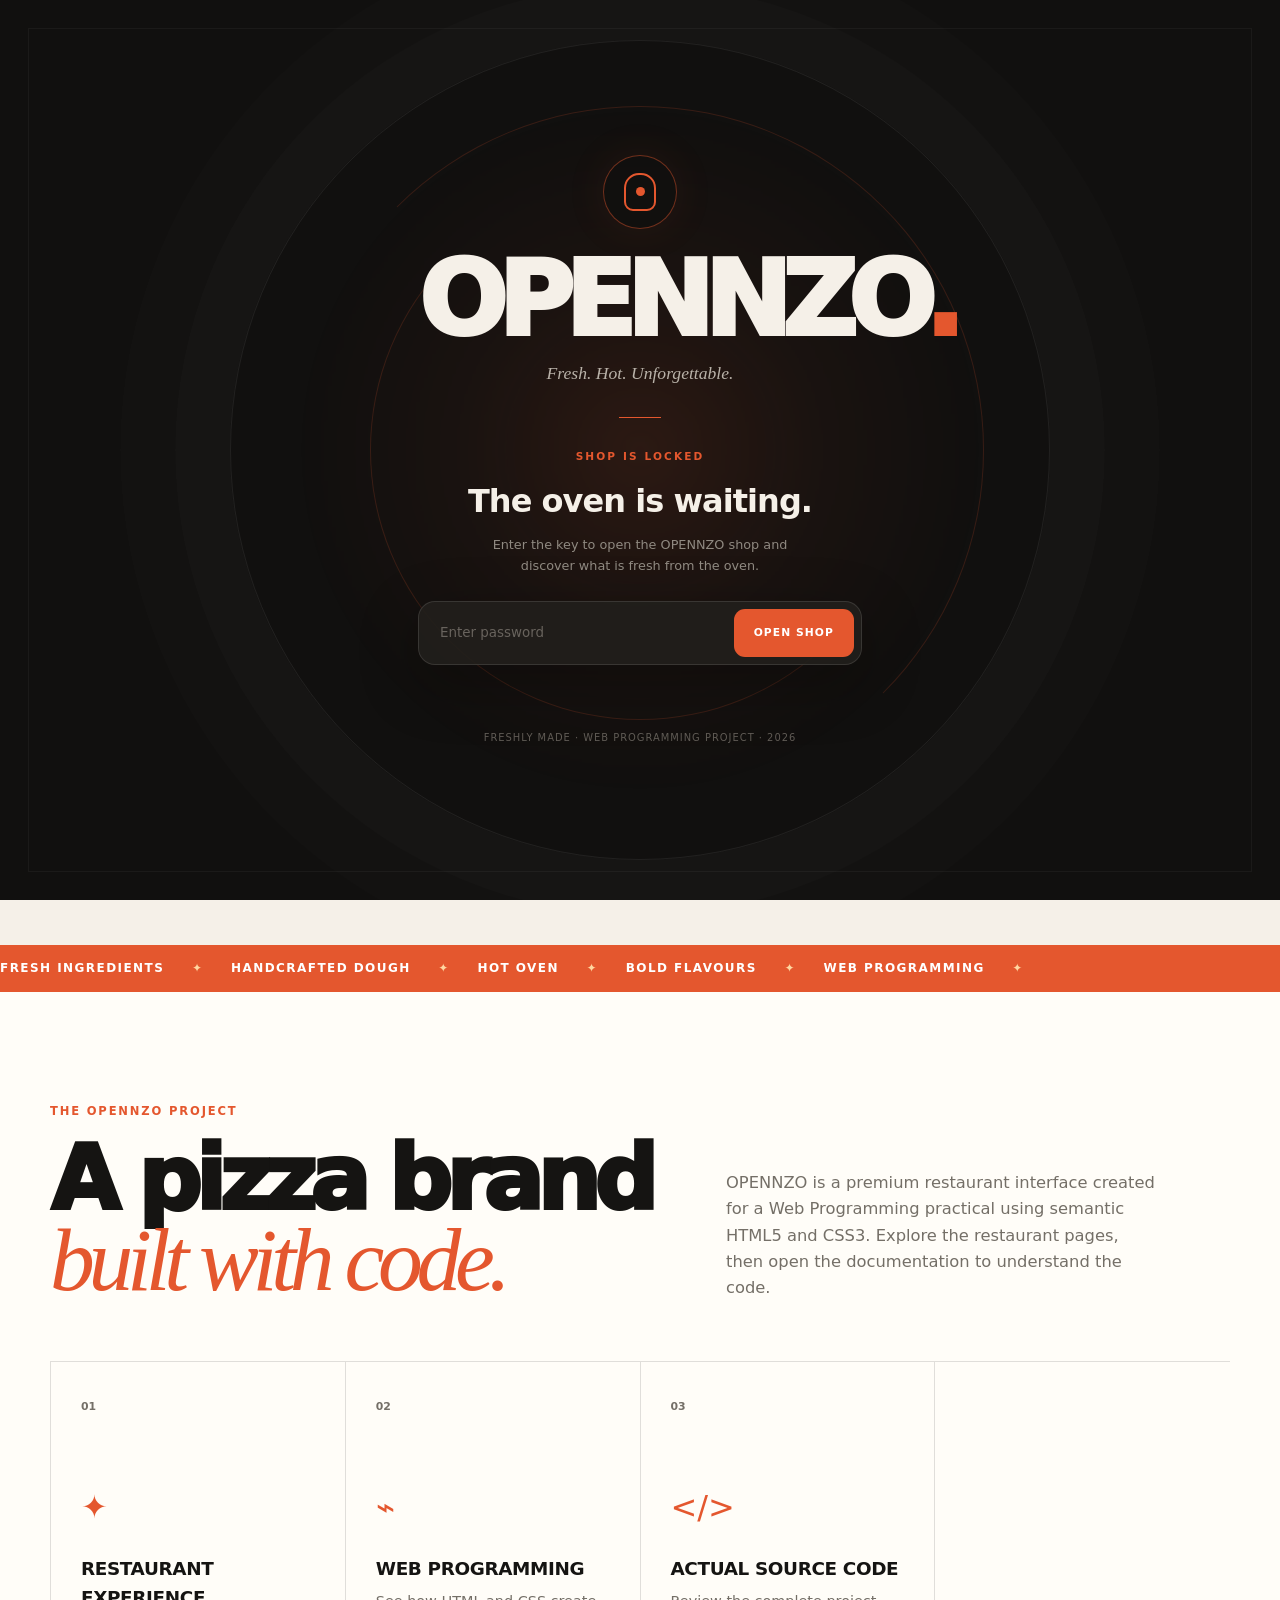
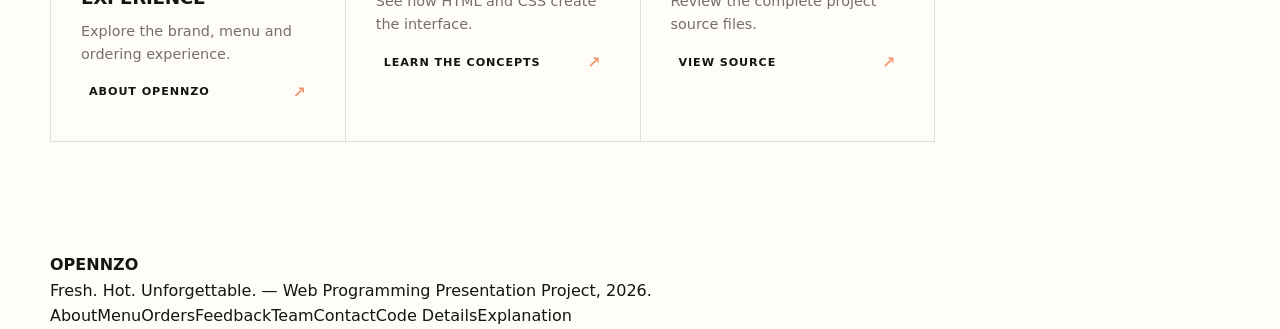
==== index.html @ a4726c02 "Upgrade OPENNZO locked-shop entrance overlay with premium cinematic oven-inspired UI" ====
<!DOCTYPE html>
<html lang="en">
<head>
<meta charset="UTF-8"><meta name="viewport" content="width=device-width, initial-scale=1.0">
<meta name="description" content="OPENNZO — Fresh. Hot. Unforgettable. A premium HTML5 and CSS3 pizza restaurant presentation project.">
<title>OPENNZO — Fresh. Hot. Unforgettable.</title><link rel="stylesheet" href="style.css">
<style>
#opennzo-lock{position:fixed;inset:0;z-index:9999;display:grid;place-items:center;background:#11100f;color:#f5f0e8;overflow:hidden;isolation:isolate;transition:opacity 1s cubic-bezier(.76,0,.24,1),visibility 1s}.lock-glow{position:absolute;width:min(58vw,720px);height:min(58vw,720px);border-radius:50%;background:radial-gradient(circle,rgba(228,87,46,.13) 0,rgba(228,87,46,.045) 35%,transparent 68%);filter:blur(2px);animation:lockBreath 4s ease-in-out infinite;pointer-events:none}.lock-ring{position:absolute;width:min(72vw,820px);aspect-ratio:1;border:1px solid rgba(255,255,255,.07);border-radius:50%;box-shadow:0 0 0 55px rgba(255,255,255,.012),0 0 0 110px rgba(255,255,255,.008);animation:slowSpin 22s linear infinite}.lock-ring:before,.lock-ring:after{content:"";position:absolute;border-radius:50%;border:1px solid rgba(228,87,46,.18)}.lock-ring:before{inset:8%;border-left-color:transparent;border-bottom-color:transparent}.lock-ring:after{inset:17%;border-right-color:transparent;border-top-color:transparent}.lock-corner{position:absolute;inset:28px;border:1px solid rgba(255,255,255,.045);pointer-events:none}.lock-panel{position:relative;z-index:3;width:min(500px,calc(100% - 36px));text-align:center;padding:48px 28px}.lock-mark{width:74px;height:74px;margin:0 auto 28px;border:1px solid rgba(228,87,46,.45);border-radius:50%;display:grid;place-items:center;position:relative;background:rgba(17,16,15,.7);box-shadow:0 0 45px rgba(228,87,46,.08)}.lock-mark:before{content:"";width:28px;height:34px;border:2px solid #e4572e;border-radius:15px 15px 9px 9px}.lock-mark:after{content:"";position:absolute;width:9px;height:9px;border-radius:50%;background:#e4572e}.lock-brand{font-size:clamp(3.3rem,11vw,6.5rem);font-weight:950;letter-spacing:-.09em;line-height:.84}.lock-brand span{color:#e4572e}.lock-tagline{margin-top:15px;color:#b9b2a9;font-family:Georgia,serif;font-size:1.1rem;font-style:italic}.lock-line{width:42px;height:1px;background:#e4572e;margin:30px auto}.lock-status{font-size:.66rem;font-weight:900;letter-spacing:.2em;text-transform:uppercase;color:#e4572e}.lock-title{font-size:clamp(1.5rem,4vw,2rem);margin:11px 0 8px;letter-spacing:-.03em}.lock-subtitle{margin:0 auto 25px;color:#8f8981;font-size:.8rem;max-width:330px;line-height:1.6}.lock-form{display:flex;gap:8px;padding:7px;background:rgba(34,32,28,.9);border:1px solid rgba(255,255,255,.11);border-radius:17px;box-shadow:0 18px 60px rgba(0,0,0,.3)}.lock-form:focus-within{border-color:rgba(228,87,46,.6);box-shadow:0 18px 60px rgba(0,0,0,.35),0 0 0 4px rgba(228,87,46,.06)}.lock-form input{min-width:0;flex:1;border:0;outline:0;background:transparent;color:#fff;padding:13px 14px;font:inherit;font-size:.84rem}.lock-form input::placeholder{color:#68635d}.lock-form button{border:0;border-radius:11px;background:#e4572e;color:#fff;padding:13px 20px;font-size:.67rem;font-weight:900;letter-spacing:.1em;text-transform:uppercase;cursor:pointer;transition:transform .2s ease,background .2s ease,box-shadow .2s ease}.lock-form button:hover{transform:translateY(-2px);background:#f06a42;box-shadow:0 9px 25px rgba(228,87,46,.2)}.lock-form button:focus-visible{outline:2px solid #f5f0e8;outline-offset:3px}.lock-message{min-height:25px;margin:13px 0 0;color:#a9a39b;font-size:.73rem;transition:opacity .25s}.lock-message.bad{color:#e7b44a}.lock-message.good{color:#e4572e}.lock-footer{margin-top:27px;color:#605b55;font-size:.62rem;letter-spacing:.1em;text-transform:uppercase}.lock-shake .lock-panel{animation:lockShake .42s ease}.shop-opening .lock-panel{animation:shopWelcome .8s cubic-bezier(.76,0,.24,1) forwards}.shop-opening .lock-ring{animation:ovenOpen 1.15s cubic-bezier(.76,0,.24,1) forwards}.shop-opened{opacity:0;visibility:hidden}.shop-opened .lock-glow{animation:glowExit .9s ease forwards}.shop-opened .lock-ring{animation:ringOut .95s ease forwards}@keyframes lockBreath{50%{transform:scale(1.08);opacity:.75}}@keyframes slowSpin{to{transform:rotate(360deg)}}@keyframes ovenOpen{to{transform:scale(2.1);opacity:0}}@keyframes ringOut{to{transform:scale(2.5);opacity:0}}@keyframes glowExit{to{transform:scale(1.7);opacity:0}}@keyframes shopWelcome{0%{transform:scale(1);opacity:1}55%{transform:scale(1.015);opacity:1}100%{transform:scale(1.045);opacity:0}}@keyframes lockShake{0%,100%{transform:translateX(0)}20%{transform:translateX(-9px)}40%{transform:translateX(8px)}60%{transform:translateX(-6px)}80%{transform:translateX(4px)}}
@media(max-width:560px){.lock-corner{inset:16px}.lock-panel{padding:34px 18px}.lock-mark{width:62px;height:62px;margin-bottom:23px}.lock-form{flex-direction:column;border-radius:15px;padding:8px}.lock-form button{width:100%}.lock-title{margin-top:10px}.lock-ring{width:105vw}}
@media(prefers-reduced-motion:reduce){#opennzo-lock *{animation:none!important;transition:none!important}}
</style>
</head>
<body>
<div id="opennzo-lock" aria-label="OPENNZO shop lock screen"><div class="lock-glow"></div><div class="lock-ring"></div><div class="lock-corner"></div><div class="lock-panel"><div class="lock-mark" aria-hidden="true"></div><div class="lock-brand">OPENNZO<span>.</span></div><div class="lock-tagline">Fresh. Hot. Unforgettable.</div><div class="lock-line"></div><div class="lock-status">Shop is locked</div><h1 class="lock-title">The oven is waiting.</h1><p class="lock-subtitle">Enter the key to open the OPENNZO shop and discover what is fresh from the oven.</p><form class="lock-form" id="opennzo-lock-form"><input id="opennzo-password" type="password" autocomplete="off" placeholder="Enter password" aria-label="OPENNZO password" required><button id="opennzo-open-button" type="submit">Open Shop</button></form><p class="lock-message" id="opennzo-lock-message" aria-live="polite"></p><div class="lock-footer">Freshly made · Web Programming Project · 2026</div></div></div>
<header class="site-header" id="home"><nav class="nav container" aria-label="Primary navigation">
<a class="brand" href="index.html">OPENNZO<span class="brand-dot">.</span></a>
<input class="nav-toggle" type="checkbox" id="nav-toggle" aria-label="Toggle navigation"><label class="nav-toggle-label" for="nav-toggle"><span></span><span></span><span></span></label>
<div class="nav-links"><a href="index.html">Home</a><a href="about.html">About</a><a href="menu.html">Menu</a><a href="orders.html">Pizza Orders</a><a href="feedback.html">Feedback</a><a href="team.html">Our Team</a><a href="contact.html">Contact</a><a href="code-details.html">Code Details</a><a href="explanation.html">Explanation</a></div>
</nav></header>
<main>
<section class="hero section-pad"><div class="container hero-grid"><div class="hero-copy"><p class="eyebrow">WEB PROGRAMMING • PRESENTATION EDITION</p><h1>Fresh.<br><em>Hot.</em><br>Unforgettable.</h1><p class="hero-text">Handcrafted pizzas, fresh ingredients and bold flavours — straight from the oven to your table.</p><div class="hero-actions"><a class="btn btn-primary" href="orders.html">Order your pizza <span>↗</span></a><a class="btn btn-secondary" href="menu.html">Explore menu</a></div><div class="hero-note"><span class="pulse-dot"></span><span>HTML5 + CSS3 • Student practical project</span></div></div><div class="hero-visual"><div class="hero-card-back"></div><figure class="hero-pizza"><img src="https://images.unsplash.com/photo-1574071318508-1cdbab80d002?auto=format&fit=crop&w=1100&q=88" alt="Fresh handcrafted pizza with basil and melted cheese"><figcaption><strong>OPENNZO SPECIAL</strong><span>Fresh from the oven</span></figcaption></figure><div class="floating-badge"><strong>01</strong><span>Fresh<br>every time</span></div></div></div></section>
<section class="marquee" aria-label="OPENNZO highlights"><div>FRESH INGREDIENTS <span>✦</span> HANDCRAFTED DOUGH <span>✦</span> HOT OVEN <span>✦</span> BOLD FLAVOURS <span>✦</span> WEB PROGRAMMING <span>✦</span></div></section>
<section class="section-pad"><div class="container"><div class="section-heading split"><div><p class="eyebrow">THE OPENNZO PROJECT</p><h2>A pizza brand<br><em>built with code.</em></h2></div><p>OPENNZO is a premium restaurant interface created for a Web Programming practical using semantic HTML5 and CSS3. Explore the restaurant pages, then open the documentation to understand the code.</p></div><div class="feature-grid"><article class="feature-card"><span class="feature-number">01</span><div class="feature-icon">✦</div><h3>Restaurant Experience</h3><p>Explore the brand, menu and ordering experience.</p><a class="card-link" href="about.html">About OPENNZO <span>↗</span></a></article><article class="feature-card"><span class="feature-number">02</span><div class="feature-icon">⌁</div><h3>Web Programming</h3><p>See how HTML and CSS create the interface.</p><a class="card-link" href="explanation.html">Learn the concepts <span>↗</span></a></article><article class="feature-card"><span class="feature-number">03</span><div class="feature-icon">&lt;/&gt;</div><h3>Actual Source Code</h3><p>Review the complete project source files.</p><a class="card-link" href="code-details.html">View source <span>↗</span></a></article></div></div></section>
</main><footer class="site-footer"><div class="container"><strong>OPENNZO</strong><p>Fresh. Hot. Unforgettable. — Web Programming Presentation Project, 2026.</p><nav aria-label="Footer navigation"><a href="about.html">About</a><a href="menu.html">Menu</a><a href="orders.html">Orders</a><a href="feedback.html">Feedback</a><a href="team.html">Team</a><a href="contact.html">Contact</a><a href="code-details.html">Code Details</a><a href="explanation.html">Explanation</a></nav></div></footer>
<script src="access.js"></script>
</body></html>
---- style.css ----
:root{--ink:#151412;--charcoal:#201e1a;--cream:#f5f0e8;--paper:#fffdf8;--accent:#e4572e;--gold:#e7b44a;--muted:#746f67;--line:rgba(21,20,18,.13);--white:#fff;--radius:24px;--shadow:0 22px 60px rgba(21,20,18,.12);--max:1180px}*{box-sizing:border-box;margin:0;padding:0}html{scroll-behavior:smooth}body{font-family:Inter,ui-sans-serif,system-ui,-apple-system,BlinkMacSystemFont,"Segoe UI",sans-serif;background:var(--paper);color:var(--ink);line-height:1.6;overflow-x:hidden}a{color:inherit;text-decoration:none}img{display:block;width:100%;height:100%;object-fit:cover}button,input,select,textarea{font:inherit}.container{width:min(calc(100% - 40px),var(--max));margin-inline:auto}.section-pad{padding:110px 0}.eyebrow{font-size:.72rem;letter-spacing:.16em;font-weight:800;text-transform:uppercase;color:var(--accent);margin-bottom:18px}.site-header{position:sticky;top:0;z-index:50;background:rgba(255,253,248,.92);backdrop-filter:blur(16px);border-bottom:1px solid var(--line)}.nav{min-height:76px;display:flex;align-items:center;justify-content:space-between;gap:25px}.brand{font-size:1.45rem;font-weight:950;letter-spacing:-.07em}.brand span:first-child{font-weight:500}.brand-dot{color:var(--accent)}.nav-links{display:flex;align-items:center;gap:22px;font-size:.76rem;font-weight:750;text-transform:uppercase;letter-spacing:.06em}.nav-links a{position:relative;padding:8px 0}.nav-links a:after{content:"";position:absolute;left:0;right:100%;bottom:2px;height:2px;background:var(--accent);transition:right .25s ease}.nav-links a:hover:after,.nav-links a:focus-visible:after{right:0}.nav-toggle,.nav-toggle-label{display:none}.hero{position:relative;min-height:calc(100vh - 76px);display:grid;align-items:center;background:var(--cream);overflow:hidden}.hero:before{content:"";position:absolute;width:620px;height:620px;border-radius:50%;right:-220px;top:-200px;border:1px solid rgba(228,87,46,.18)}.hero:after{content:"";position:absolute;width:390px;height:390px;border-radius:50%;right:-90px;top:-80px;border:1px solid rgba(228,87,46,.14)}.hero-grid{display:grid;grid-template-columns:1fr 1fr;align-items:center;gap:70px;position:relative;z-index:2}.hero-copy{max-width:650px}.hero h1{font-size:clamp(4.5rem,9vw,8.6rem);line-height:.83;letter-spacing:-.085em;font-weight:950}.hero h1 em,.section-heading h2 em,.order-intro h2 em,.feedback h2 em,.contact h2 em,.docs-header h2 em,.explanation h2 em{font-family:Georgia,serif;font-weight:400;color:var(--accent);letter-spacing:-.07em}.hero-text{max-width:520px;margin:28px 0 32px;color:#555049;font-size:1.05rem}.hero-actions{display:flex;flex-wrap:wrap;gap:12px}.btn{display:inline-flex;align-items:center;justify-content:center;gap:16px;border:1px solid transparent;padding:14px 20px;border-radius:999px;text-transform:uppercase;font-size:.72rem;letter-spacing:.08em;font-weight:850;cursor:pointer;transition:transform .25s ease,box-shadow .25s ease,background .25s ease}.btn span{font-size:1rem}.btn-primary{background:var(--accent);color:#fff;box-shadow:0 12px 28px rgba(228,87,46,.22)}.btn-primary:hover{transform:translateY(-3px);box-shadow:0 18px 35px rgba(228,87,46,.3)}.btn-secondary{border-color:var(--line);background:transparent}.btn-secondary:hover{background:var(--white);transform:translateY(-3px)}.btn-dark{background:var(--ink);color:#fff}.btn-dark:hover{transform:translateY(-3px)}.full{width:100%}.hero-note{display:flex;align-items:center;gap:10px;margin-top:28px;font-size:.76rem;color:#68625a}.pulse-dot{width:8px;height:8px;background:var(--accent);border-radius:50%;box-shadow:0 0 0 7px rgba(228,87,46,.12);animation:pulse 2s infinite}.hero-visual{height:min(650px,72vh);position:relative}.hero-pizza{position:absolute;inset:7% 5% 4% 8%;border-radius:50%;overflow:hidden;box-shadow:var(--shadow);transform:rotate(4deg);animation:float 5s ease-in-out infinite}.hero-pizza:after{content:"";position:absolute;inset:0;background:linear-gradient(135deg,rgba(21,20,18,.05),rgba(21,20,18,.35))}.hero-pizza figcaption{position:absolute;z-index:2;left:9%;bottom:9%;color:#fff;display:flex;flex-direction:column}.hero-pizza figcaption strong{font-size:.7rem;letter-spacing:.16em}.hero-pizza figcaption span{font-family:Georgia,serif;font-size:1.5rem}.hero-card-back{position:absolute;inset:2% 2% 8% 12%;border:1px solid rgba(21,20,18,.14);border-radius:50%;transform:rotate(-7deg)}.floating-badge{position:absolute;right:0;bottom:12%;z-index:4;width:116px;height:116px;background:var(--ink);color:#fff;border-radius:50%;display:flex;align-items:center;justify-content:center;gap:6px;transform:rotate(7deg);box-shadow:var(--shadow)}.floating-badge strong{font-size:1.5rem;color:var(--accent)}.floating-badge span{font-size:.64rem;line-height:1.15;text-transform:uppercase;letter-spacing:.08em}.marquee{background:var(--accent);color:#fff;overflow:hidden;white-space:nowrap;padding:14px 0;font-size:.75rem;font-weight:900;letter-spacing:.12em}.marquee div{width:max-content;animation:marquee 24s linear infinite}.marquee span{margin:0 22px;color:#ffd7a1}.about{background:var(--paper)}.section-heading h2{font-size:clamp(3.2rem,7vw,6.2rem);line-height:.9;letter-spacing:-.075em;font-weight:950}.section-heading.split{display:grid;grid-template-columns:1.1fr .9fr;gap:60px;align-items:end;margin-bottom:60px}.section-heading.split>p{color:var(--muted);font-size:1.02rem;max-width:430px}.section-heading.center{text-align:center;max-width:650px;margin:0 auto 55px}.section-heading.center>p:last-child{margin-top:20px;color:var(--muted)}.feature-grid{display:grid;grid-template-columns:repeat(4,1fr);border-top:1px solid var(--line);border-left:1px solid var(--line)}.feature-card{position:relative;min-height:300px;padding:30px;border-right:1px solid var(--line);border-bottom:1px solid var(--line);transition:background .3s ease,transform .3s ease}.feature-card:hover{background:var(--cream);transform:translateY(-6px)}.feature-number{font-size:.68rem;color:var(--muted);font-weight:800}.feature-icon{font-size:2rem;color:var(--accent);margin:65px 0 20px}.feature-card h3{font-size:1.15rem;text-transform:uppercase;letter-spacing:-.02em}.feature-card p{color:var(--muted);font-size:.9rem;margin-top:7px}.menu{background:var(--charcoal);color:#fff}.menu .eyebrow{color:#f29a78}.menu .section-heading.center>p:last-child{color:#a9a39b}.menu-grid{display:grid;grid-template-columns:repeat(3,1fr);gap:18px}.pizza-card{background:#292722;border:1px solid rgba(255,255,255,.1);padding:10px;border-radius:22px;transition:transform .3s ease,box-shadow .3s ease,border-color .3s ease}.pizza-card:hover{transform:translateY(-8px);box-shadow:0 24px 50px rgba(0,0,0,.28);border-color:rgba(228,87,46,.55)}.pizza-image{height:270px;position:relative;border-radius:16px;overflow:hidden}.pizza-image img{transition:transform .6s cubic-bezier(.2,.7,.2,1)}.pizza-card:hover .pizza-image img{transform:scale(1.07)}.pizza-image:after{content:"";position:absolute;inset:0;background:linear-gradient(180deg,transparent 55%,rgba(0,0,0,.5))}.pizza-image span{position:absolute;z-index:2;top:12px;left:12px;background:#fff;color:var(--ink);padding:6px 9px;border-radius:999px;font-size:.6rem;font-weight:900;letter-spacing:.1em}.pizza-info{display:flex;justify-content:space-between;gap:14px;padding:18px 8px 13px}.pizza-info h3{font-size:1.1rem}.pizza-info p{color:#a9a39b;font-size:.8rem;line-height:1.45;margin-top:4px}.pizza-info>strong{color:#f2c078;white-space:nowrap}.card-link{display:flex;justify-content:space-between;align-items:center;border-top:1px solid rgba(255,255,255,.1);padding:13px 8px 6px;font-size:.7rem;text-transform:uppercase;letter-spacing:.08em;font-weight:850}.card-link span{color:#f29a78;font-size:1rem}.order{background:var(--cream)}.order-grid{display:grid;grid-template-columns:.8fr 1.2fr;gap:70px;align-items:start}.order-intro{position:sticky;top:110px}.order-intro h2,.feedback h2,.contact h2,.docs-header h2{font-size:clamp(3.2rem,6vw,6rem);line-height:.9;letter-spacing:-.075em;font-weight:950}.order-intro>p:not(.eyebrow){color:var(--muted);max-width:420px;margin-top:24px}.order-tip{display:flex;gap:15px;margin-top:42px;padding:18px;border:1px solid var(--line);border-radius:16px;background:rgba(255,255,255,.45)}.order-tip>span{color:var(--accent)}.order-tip p{font-size:.78rem;color:var(--muted);line-height:1.45}.form-card{background:#fff;border:1px solid var(--line);border-radius:26px;padding:30px;box-shadow:var(--shadow)}.form-title{display:flex;justify-content:space-between;gap:20px;border-bottom:1px solid var(--line);padding-bottom:22px;margin-bottom:25px}.form-title span{font-size:.62rem;letter-spacing:.13em;font-weight:850;color:var(--accent)}.form-title strong{font-family:Georgia,serif;font-weight:400}.form-row{display:grid;grid-template-columns:1fr 1fr;gap:16px}.field{display:flex;flex-direction:column;gap:7px;margin-bottom:17px}.field label,fieldset legend{font-size:.68rem;text-transform:uppercase;letter-spacing:.09em;font-weight:800}.field input,.field select,.field textarea{width:100%;border:1px solid var(--line);border-radius:12px;background:var(--paper);padding:12px 13px;outline:none;color:var(--ink);transition:border-color .2s,box-shadow .2s}.field textarea{resize:vertical}.field input:focus,.field select:focus,.field textarea:focus{border-color:var(--accent);box-shadow:0 0 0 4px rgba(228,87,46,.1)}fieldset{border:0;margin:2px 0 17px}fieldset legend{margin-bottom:9px}.options{display:flex;flex-wrap:wrap;gap:10px}.options label{display:flex;align-items:center;gap:8px;border:1px solid var(--line);border-radius:999px;padding:9px 12px;font-size:.75rem;cursor:pointer}.options input{accent-color:var(--accent)}.checks label{border-radius:10px}.feedback{background:var(--accent);color:#fff}.feedback .eyebrow{color:#ffd0bc}.feedback-grid{display:grid;grid-template-columns:.8fr 1.2fr;gap:80px;align-items:start}.feedback-grid>div>p:last-child{color:#ffe7dd;margin-top:24px}.light-form{color:var(--ink)}.team{background:var(--paper)}.team-grid{display:grid;grid-template-columns:repeat(6,1fr);gap:15px}.team-card{grid-column:span 2;min-height:220px;border:1px solid var(--line);padding:24px;border-radius:20px;display:flex;flex-direction:column;justify-content:flex-end;transition:transform .3s ease,background .3s ease}.team-card:nth-child(4){grid-column:2 / span 2}.team-card:hover{transform:translateY(-6px);background:var(--cream)}.team-card>span{position:absolute}.team-card>span{align-self:flex-start;color:var(--accent);font-size:.7rem;font-weight:900}.team-card h3{font-size:1.2rem;margin-top:50px}.team-card p{font-size:.72rem;color:var(--muted);text-transform:uppercase;letter-spacing:.08em}.team-card a{font-size:.72rem;color:var(--muted);word-break:break-word;margin-top:12px}.team-card a:hover{color:var(--accent)}.contact{background:var(--ink);color:#fff}.contact .eyebrow{color:#f29a78}.contact-grid{display:grid;grid-template-columns:1fr 1fr;gap:80px}.contact-lead{font-family:Georgia,serif;font-size:1.6rem;color:#b9b2a9;margin-top:25px}.contact-details{border-top:1px solid rgba(255,255,255,.15)}.contact-details>div{padding:22px 0;border-bottom:1px solid rgba(255,255,255,.15)}.contact-details span{font-size:.62rem;letter-spacing:.13em;color:#f29a78;font-weight:850}.contact-details a,.contact-details p{display:block;margin-top:5px;color:#f5f0e8}.docs{background:#171614;color:#f5f0e8}.docs-header{max-width:650px;margin-bottom:55px}.docs-header>p:last-child{color:#9d978e;max-width:540px;margin-top:22px}.code-grid{display:grid;grid-template-columns:1fr 1fr;gap:18px}.code-panel{background:#211f1b;border:1px solid rgba(255,255,255,.09);border-radius:20px;overflow:hidden}.code-head{display:flex;justify-content:space-between;padding:14px 18px;border-bottom:1px solid rgba(255,255,255,.08);font-size:.7rem;letter-spacing:.1em}.code-head span{color:#f29a78;font-weight:900}.code-head strong{color:#858078;font-weight:600}pre{overflow:auto;padding:22px;font-size:.72rem;line-height:1.7;color:#d7d0c7;tab-size:2}.explanation{background:var(--cream)}.lesson-grid{display:grid;grid-template-columns:repeat(3,1fr);gap:1px;background:var(--line);border:1px solid var(--line)}.lesson-grid article{background:var(--paper);padding:28px;min-height:210px}.lesson-grid span{font-size:.68rem;color:var(--accent);font-weight:900}.lesson-grid h3{margin-top:40px;font-size:1rem;text-transform:uppercase}.lesson-grid p{color:var(--muted);font-size:.82rem;margin-top:7px}.concepts{margin-top:55px;background:var(--charcoal);color:#fff;border-radius:24px;padding:32px}.concepts h3{font-size:1.1rem;margin-bottom:22px}.concept-list{display:grid;grid-template-columns:repeat(4,1fr);gap:12px}.concept-list>div{background:rgba(255,255,255,.05);padding:16px;border-radius:12px}.concept-list code{color:#f29a78;font-weight:850;font-size:.78rem}.concept-list p{font-size:.72rem;color:#aaa39a;margin-top:7px;line-height:1.45}.css-title{margin-top:40px!important}.project-card-section{background:var(--paper);padding-top:0}.project-card{background:var(--accent);color:#fff;border-radius:26px;padding:38px;display:grid;grid-template-columns:1fr .6fr;gap:50px}.project-card .eyebrow{color:#ffd0bc}.project-card h2{font-size:2.5rem;letter-spacing:-.05em}.project-card p{color:#ffe7dd;font-size:.85rem;margin-top:12px}.project-team{border-left:1px solid rgba(255,255,255,.3);padding-left:35px}.project-team span{font-size:.65rem;letter-spacing:.14em;font-weight:900}.project-team p{line-height:1.8}.footer{background:#0e0d0c;color:#aaa39a;padding:28px 0}.footer-grid{display:grid;grid-template-columns:1fr 1fr 1fr;align-items:center;gap:20px}.footer-brand{color:#fff}.footer-grid>p{text-align:center;font-size:.7rem}.footer-grid>p:last-child{text-align:right}@keyframes float{0%,100%{transform:rotate(4deg) translateY(0)}50%{transform:rotate(2deg) translateY(-12px)}}@keyframes pulse{0%,100%{box-shadow:0 0 0 5px rgba(228,87,46,.1)}50%{box-shadow:0 0 0 10px rgba(228,87,46,.02)}}@keyframes marquee{to{transform:translateX(-50%)}}@media(max-width:1000px){.nav-links{gap:13px;font-size:.66rem}.hero-grid{gap:30px}.feature-grid{grid-template-columns:repeat(2,1fr)}.menu-grid{grid-template-columns:repeat(2,1fr)}.team-grid{grid-template-columns:repeat(4,1fr)}.team-card{grid-column:span 2}.team-card:nth-child(4){grid-column:span 2}.concept-list{grid-template-columns:repeat(2,1fr)}}@media(max-width:760px){.container{width:min(calc(100% - 28px),var(--max))}.section-pad{padding:75px 0}.nav{min-height:68px}.nav-toggle{display:block;position:absolute;opacity:0;pointer-events:none}.nav-toggle-label{display:flex;width:42px;height:42px;border:1px solid var(--line);border-radius:50%;align-items:center;justify-content:center;flex-direction:column;gap:4px;cursor:pointer}.nav-toggle-label span{display:block;width:16px;height:1.5px;background:var(--ink);transition:transform .25s}.nav-links{position:absolute;left:14px;right:14px;top:76px;background:var(--paper);border:1px solid var(--line);border-radius:18px;padding:12px;display:none;flex-direction:column;align-items:stretch;box-shadow:var(--shadow)}.nav-links a{padding:12px 14px}.nav-toggle:checked~.nav-links{display:flex}.nav-toggle:checked+.nav-toggle-label span:first-child{transform:translateY(5.5px) rotate(45deg)}.nav-toggle:checked+.nav-toggle-label span:nth-child(2){opacity:0}.nav-toggle:checked+.nav-toggle-label span:last-child{transform:translateY(-5.5px) rotate(-45deg)}.hero{min-height:auto;padding:75px 0 80px}.hero-grid,.order-grid,.feedback-grid,.contact-grid,.code-grid,.project-card{grid-template-columns:1fr}.hero h1{font-size:clamp(4rem,18vw,6.5rem)}.hero-visual{height:390px;margin-top:25px}.floating-badge{width:88px;height:88px;right:-3px}.section-heading.split{grid-template-columns:1fr;gap:25px;margin-bottom:38px}.section-heading h2{font-size:clamp(3rem,14vw,5rem)}.feature-grid,.menu-grid,.lesson-grid{grid-template-columns:1fr}.feature-card{min-height:240px}.pizza-image{height:260px}.order-intro{position:static}.form-card{padding:20px;border-radius:20px}.form-row{grid-template-columns:1fr;gap:0}.team-grid{grid-template-columns:1fr 1fr}.team-card,.team-card:nth-child(4){grid-column:span 1;min-height:250px}.team-card a{font-size:.65rem}.project-card{padding:28px}.project-team{border-left:0;border-top:1px solid rgba(255,255,255,.3);padding-left:0;padding-top:25px}.footer-grid{grid-template-columns:1fr;gap:10px}.footer-grid>p,.footer-grid>p:last-child{text-align:left}.concepts{padding:20px}.concept-list{grid-template-columns:1fr}.code-panel pre{font-size:.65rem}.hero-note{font-size:.68rem}}@media(prefers-reduced-motion:reduce){html{scroll-behavior:auto}.hero-pizza,.pulse-dot,.marquee div{animation:none}.pizza-card,.feature-card,.btn{transition:none}}
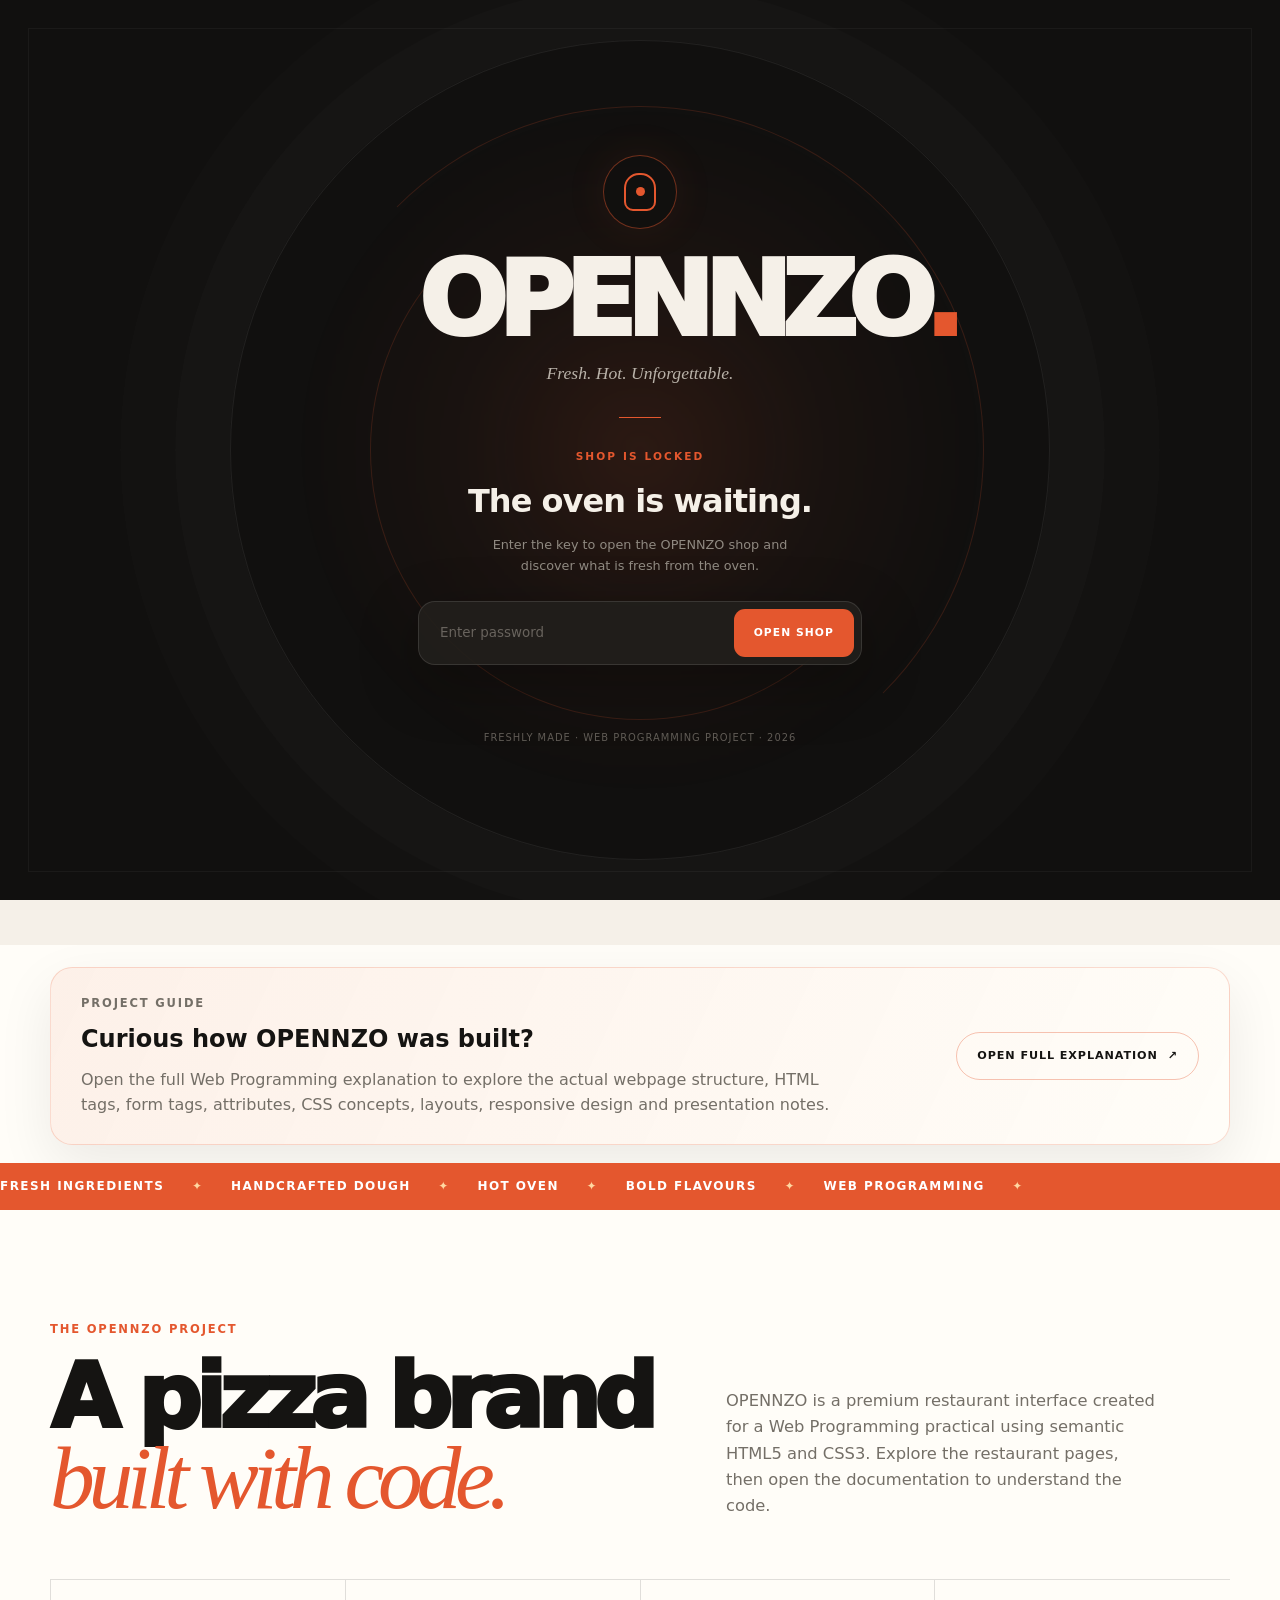
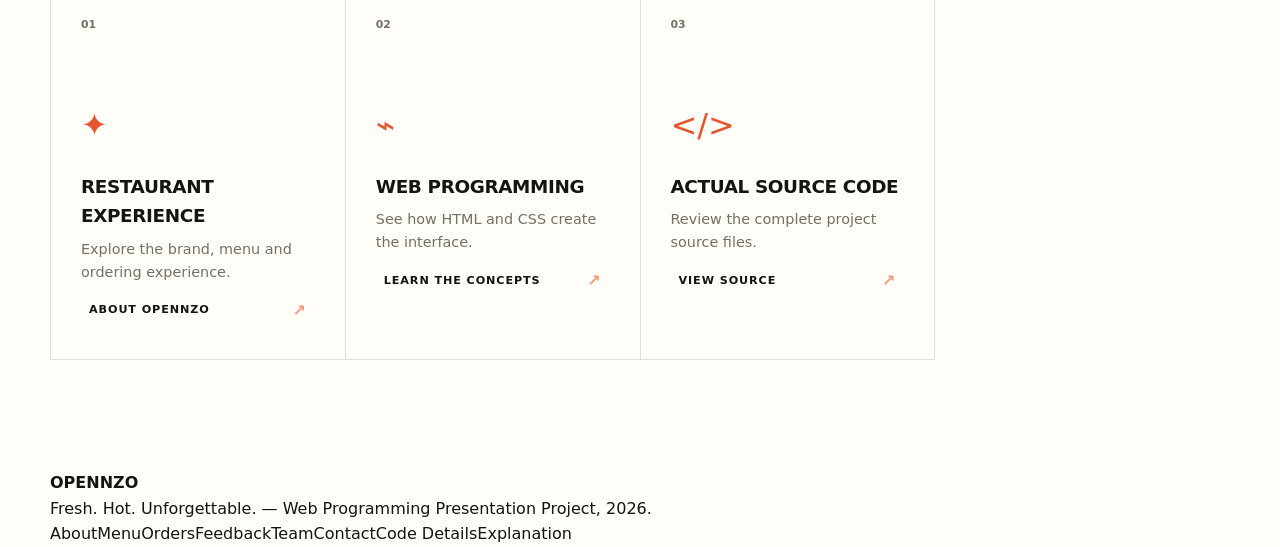
==== commit 3dc98477: "Add hidden project explanation section to homepage" ====
--- a/index.html
+++ b/index.html
@@ -8,17 +8,16 @@
 #opennzo-lock{position:fixed;inset:0;z-index:9999;display:grid;place-items:center;background:#11100f;color:#f5f0e8;overflow:hidden;isolation:isolate;transition:opacity 1s cubic-bezier(.76,0,.24,1),visibility 1s}.lock-glow{position:absolute;width:min(58vw,720px);height:min(58vw,720px);border-radius:50%;background:radial-gradient(circle,rgba(228,87,46,.13) 0,rgba(228,87,46,.045) 35%,transparent 68%);filter:blur(2px);animation:lockBreath 4s ease-in-out infinite;pointer-events:none}.lock-ring{position:absolute;width:min(72vw,820px);aspect-ratio:1;border:1px solid rgba(255,255,255,.07);border-radius:50%;box-shadow:0 0 0 55px rgba(255,255,255,.012),0 0 0 110px rgba(255,255,255,.008);animation:slowSpin 22s linear infinite}.lock-ring:before,.lock-ring:after{content:"";position:absolute;border-radius:50%;border:1px solid rgba(228,87,46,.18)}.lock-ring:before{inset:8%;border-left-color:transparent;border-bottom-color:transparent}.lock-ring:after{inset:17%;border-right-color:transparent;border-top-color:transparent}.lock-corner{position:absolute;inset:28px;border:1px solid rgba(255,255,255,.045);pointer-events:none}.lock-panel{position:relative;z-index:3;width:min(500px,calc(100% - 36px));text-align:center;padding:48px 28px}.lock-mark{width:74px;height:74px;margin:0 auto 28px;border:1px solid rgba(228,87,46,.45);border-radius:50%;display:grid;place-items:center;position:relative;background:rgba(17,16,15,.7);box-shadow:0 0 45px rgba(228,87,46,.08)}.lock-mark:before{content:"";width:28px;height:34px;border:2px solid #e4572e;border-radius:15px 15px 9px 9px}.lock-mark:after{content:"";position:absolute;width:9px;height:9px;border-radius:50%;background:#e4572e}.lock-brand{font-size:clamp(3.3rem,11vw,6.5rem);font-weight:950;letter-spacing:-.09em;line-height:.84}.lock-brand span{color:#e4572e}.lock-tagline{margin-top:15px;color:#b9b2a9;font-family:Georgia,serif;font-size:1.1rem;font-style:italic}.lock-line{width:42px;height:1px;background:#e4572e;margin:30px auto}.lock-status{font-size:.66rem;font-weight:900;letter-spacing:.2em;text-transform:uppercase;color:#e4572e}.lock-title{font-size:clamp(1.5rem,4vw,2rem);margin:11px 0 8px;letter-spacing:-.03em}.lock-subtitle{margin:0 auto 25px;color:#8f8981;font-size:.8rem;max-width:330px;line-height:1.6}.lock-form{display:flex;gap:8px;padding:7px;background:rgba(34,32,28,.9);border:1px solid rgba(255,255,255,.11);border-radius:17px;box-shadow:0 18px 60px rgba(0,0,0,.3)}.lock-form:focus-within{border-color:rgba(228,87,46,.6);box-shadow:0 18px 60px rgba(0,0,0,.35),0 0 0 4px rgba(228,87,46,.06)}.lock-form input{min-width:0;flex:1;border:0;outline:0;background:transparent;color:#fff;padding:13px 14px;font:inherit;font-size:.84rem}.lock-form input::placeholder{color:#68635d}.lock-form button{border:0;border-radius:11px;background:#e4572e;color:#fff;padding:13px 20px;font-size:.67rem;font-weight:900;letter-spacing:.1em;text-transform:uppercase;cursor:pointer;transition:transform .2s ease,background .2s ease,box-shadow .2s ease}.lock-form button:hover{transform:translateY(-2px);background:#f06a42;box-shadow:0 9px 25px rgba(228,87,46,.2)}.lock-form button:focus-visible{outline:2px solid #f5f0e8;outline-offset:3px}.lock-message{min-height:25px;margin:13px 0 0;color:#a9a39b;font-size:.73rem;transition:opacity .25s}.lock-message.bad{color:#e7b44a}.lock-message.good{color:#e4572e}.lock-footer{margin-top:27px;color:#605b55;font-size:.62rem;letter-spacing:.1em;text-transform:uppercase}.lock-shake .lock-panel{animation:lockShake .42s ease}.shop-opening .lock-panel{animation:shopWelcome .8s cubic-bezier(.76,0,.24,1) forwards}.shop-opening .lock-ring{animation:ovenOpen 1.15s cubic-bezier(.76,0,.24,1) forwards}.shop-opened{opacity:0;visibility:hidden}.shop-opened .lock-glow{animation:glowExit .9s ease forwards}.shop-opened .lock-ring{animation:ringOut .95s ease forwards}@keyframes lockBreath{50%{transform:scale(1.08);opacity:.75}}@keyframes slowSpin{to{transform:rotate(360deg)}}@keyframes ovenOpen{to{transform:scale(2.1);opacity:0}}@keyframes ringOut{to{transform:scale(2.5);opacity:0}}@keyframes glowExit{to{transform:scale(1.7);opacity:0}}@keyframes shopWelcome{0%{transform:scale(1);opacity:1}55%{transform:scale(1.015);opacity:1}100%{transform:scale(1.045);opacity:0}}@keyframes lockShake{0%,100%{transform:translateX(0)}20%{transform:translateX(-9px)}40%{transform:translateX(8px)}60%{transform:translateX(-6px)}80%{transform:translateX(4px)}}
 @media(max-width:560px){.lock-corner{inset:16px}.lock-panel{padding:34px 18px}.lock-mark{width:62px;height:62px;margin-bottom:23px}.lock-form{flex-direction:column;border-radius:15px;padding:8px}.lock-form button{width:100%}.lock-title{margin-top:10px}.lock-ring{width:105vw}}
 @media(prefers-reduced-motion:reduce){#opennzo-lock *{animation:none!important;transition:none!important}}
+.hidden-guide{padding:22px 0 18px}.hidden-guide-card{display:flex;align-items:center;justify-content:space-between;gap:28px;padding:26px 30px;border:1px solid rgba(228,87,46,.2);border-radius:22px;background:linear-gradient(115deg,rgba(228,87,46,.075),rgba(255,255,255,.018));box-shadow:0 20px 55px rgba(0,0,0,.08)}.hidden-guide-copy{max-width:760px}.hidden-guide-copy .eyebrow{margin-bottom:8px}.hidden-guide-copy h2{margin:0 0 8px}.hidden-guide-copy p{margin:0;color:var(--muted)}.hidden-guide-btn{flex:0 0 auto;display:inline-flex;align-items:center;gap:10px;padding:14px 20px;border:1px solid rgba(228,87,46,.35);border-radius:999px;color:inherit;text-decoration:none;font-size:.7rem;font-weight:900;letter-spacing:.08em;text-transform:uppercase;transition:.25s ease}.hidden-guide-btn:hover{transform:translateY(-3px);border-color:var(--accent);color:var(--accent);box-shadow:0 12px 30px rgba(228,87,46,.1)}
+@media(max-width:700px){.hidden-guide-card{align-items:flex-start;flex-direction:column;padding:22px}.hidden-guide-btn{width:100%;justify-content:center}}
 </style>
 </head>
 <body>
 <div id="opennzo-lock" aria-label="OPENNZO shop lock screen"><div class="lock-glow"></div><div class="lock-ring"></div><div class="lock-corner"></div><div class="lock-panel"><div class="lock-mark" aria-hidden="true"></div><div class="lock-brand">OPENNZO<span>.</span></div><div class="lock-tagline">Fresh. Hot. Unforgettable.</div><div class="lock-line"></div><div class="lock-status">Shop is locked</div><h1 class="lock-title">The oven is waiting.</h1><p class="lock-subtitle">Enter the key to open the OPENNZO shop and discover what is fresh from the oven.</p><form class="lock-form" id="opennzo-lock-form"><input id="opennzo-password" type="password" autocomplete="off" placeholder="Enter password" aria-label="OPENNZO password" required><button id="opennzo-open-button" type="submit">Open Shop</button></form><p class="lock-message" id="opennzo-lock-message" aria-live="polite"></p><div class="lock-footer">Freshly made · Web Programming Project · 2026</div></div></div>
-<header class="site-header" id="home"><nav class="nav container" aria-label="Primary navigation">
-<a class="brand" href="index.html">OPENNZO<span class="brand-dot">.</span></a>
-<input class="nav-toggle" type="checkbox" id="nav-toggle" aria-label="Toggle navigation"><label class="nav-toggle-label" for="nav-toggle"><span></span><span></span><span></span></label>
-<div class="nav-links"><a href="index.html">Home</a><a href="about.html">About</a><a href="menu.html">Menu</a><a href="orders.html">Pizza Orders</a><a href="feedback.html">Feedback</a><a href="team.html">Our Team</a><a href="contact.html">Contact</a><a href="code-details.html">Code Details</a><a href="explanation.html">Explanation</a></div>
-</nav></header>
+<header class="site-header" id="home"><nav class="nav container" aria-label="Primary navigation"><a class="brand" href="index.html">OPENNZO<span class="brand-dot">.</span></a><input class="nav-toggle" type="checkbox" id="nav-toggle" aria-label="Toggle navigation"><label class="nav-toggle-label" for="nav-toggle"><span></span><span></span><span></span></label><div class="nav-links"><a href="index.html">Home</a><a href="about.html">About</a><a href="menu.html">Menu</a><a href="orders.html">Pizza Orders</a><a href="feedback.html">Feedback</a><a href="team.html">Our Team</a><a href="contact.html">Contact</a><a href="code-details.html">Code Details</a><a href="explanation.html">Explanation</a></div></nav></header>
 <main>
 <section class="hero section-pad"><div class="container hero-grid"><div class="hero-copy"><p class="eyebrow">WEB PROGRAMMING • PRESENTATION EDITION</p><h1>Fresh.<br><em>Hot.</em><br>Unforgettable.</h1><p class="hero-text">Handcrafted pizzas, fresh ingredients and bold flavours — straight from the oven to your table.</p><div class="hero-actions"><a class="btn btn-primary" href="orders.html">Order your pizza <span>↗</span></a><a class="btn btn-secondary" href="menu.html">Explore menu</a></div><div class="hero-note"><span class="pulse-dot"></span><span>HTML5 + CSS3 • Student practical project</span></div></div><div class="hero-visual"><div class="hero-card-back"></div><figure class="hero-pizza"><img src="https://images.unsplash.com/photo-1574071318508-1cdbab80d002?auto=format&fit=crop&w=1100&q=88" alt="Fresh handcrafted pizza with basil and melted cheese"><figcaption><strong>OPENNZO SPECIAL</strong><span>Fresh from the oven</span></figcaption></figure><div class="floating-badge"><strong>01</strong><span>Fresh<br>every time</span></div></div></div></section>
+<section class="hidden-guide" aria-labelledby="guide-title"><div class="container"><div class="hidden-guide-card"><div class="hidden-guide-copy"><p class="eyebrow">PROJECT GUIDE</p><h2 id="guide-title">Curious how OPENNZO was built?</h2><p>Open the full Web Programming explanation to explore the actual webpage structure, HTML tags, form tags, attributes, CSS concepts, layouts, responsive design and presentation notes.</p></div><a class="hidden-guide-btn" href="explanation.html">Open full explanation <span>↗</span></a></div></div></section>
 <section class="marquee" aria-label="OPENNZO highlights"><div>FRESH INGREDIENTS <span>✦</span> HANDCRAFTED DOUGH <span>✦</span> HOT OVEN <span>✦</span> BOLD FLAVOURS <span>✦</span> WEB PROGRAMMING <span>✦</span></div></section>
 <section class="section-pad"><div class="container"><div class="section-heading split"><div><p class="eyebrow">THE OPENNZO PROJECT</p><h2>A pizza brand<br><em>built with code.</em></h2></div><p>OPENNZO is a premium restaurant interface created for a Web Programming practical using semantic HTML5 and CSS3. Explore the restaurant pages, then open the documentation to understand the code.</p></div><div class="feature-grid"><article class="feature-card"><span class="feature-number">01</span><div class="feature-icon">✦</div><h3>Restaurant Experience</h3><p>Explore the brand, menu and ordering experience.</p><a class="card-link" href="about.html">About OPENNZO <span>↗</span></a></article><article class="feature-card"><span class="feature-number">02</span><div class="feature-icon">⌁</div><h3>Web Programming</h3><p>See how HTML and CSS create the interface.</p><a class="card-link" href="explanation.html">Learn the concepts <span>↗</span></a></article><article class="feature-card"><span class="feature-number">03</span><div class="feature-icon">&lt;/&gt;</div><h3>Actual Source Code</h3><p>Review the complete project source files.</p><a class="card-link" href="code-details.html">View source <span>↗</span></a></article></div></div></section>
 </main><footer class="site-footer"><div class="container"><strong>OPENNZO</strong><p>Fresh. Hot. Unforgettable. — Web Programming Presentation Project, 2026.</p><nav aria-label="Footer navigation"><a href="about.html">About</a><a href="menu.html">Menu</a><a href="orders.html">Orders</a><a href="feedback.html">Feedback</a><a href="team.html">Team</a><a href="contact.html">Contact</a><a href="code-details.html">Code Details</a><a href="explanation.html">Explanation</a></nav></div></footer>
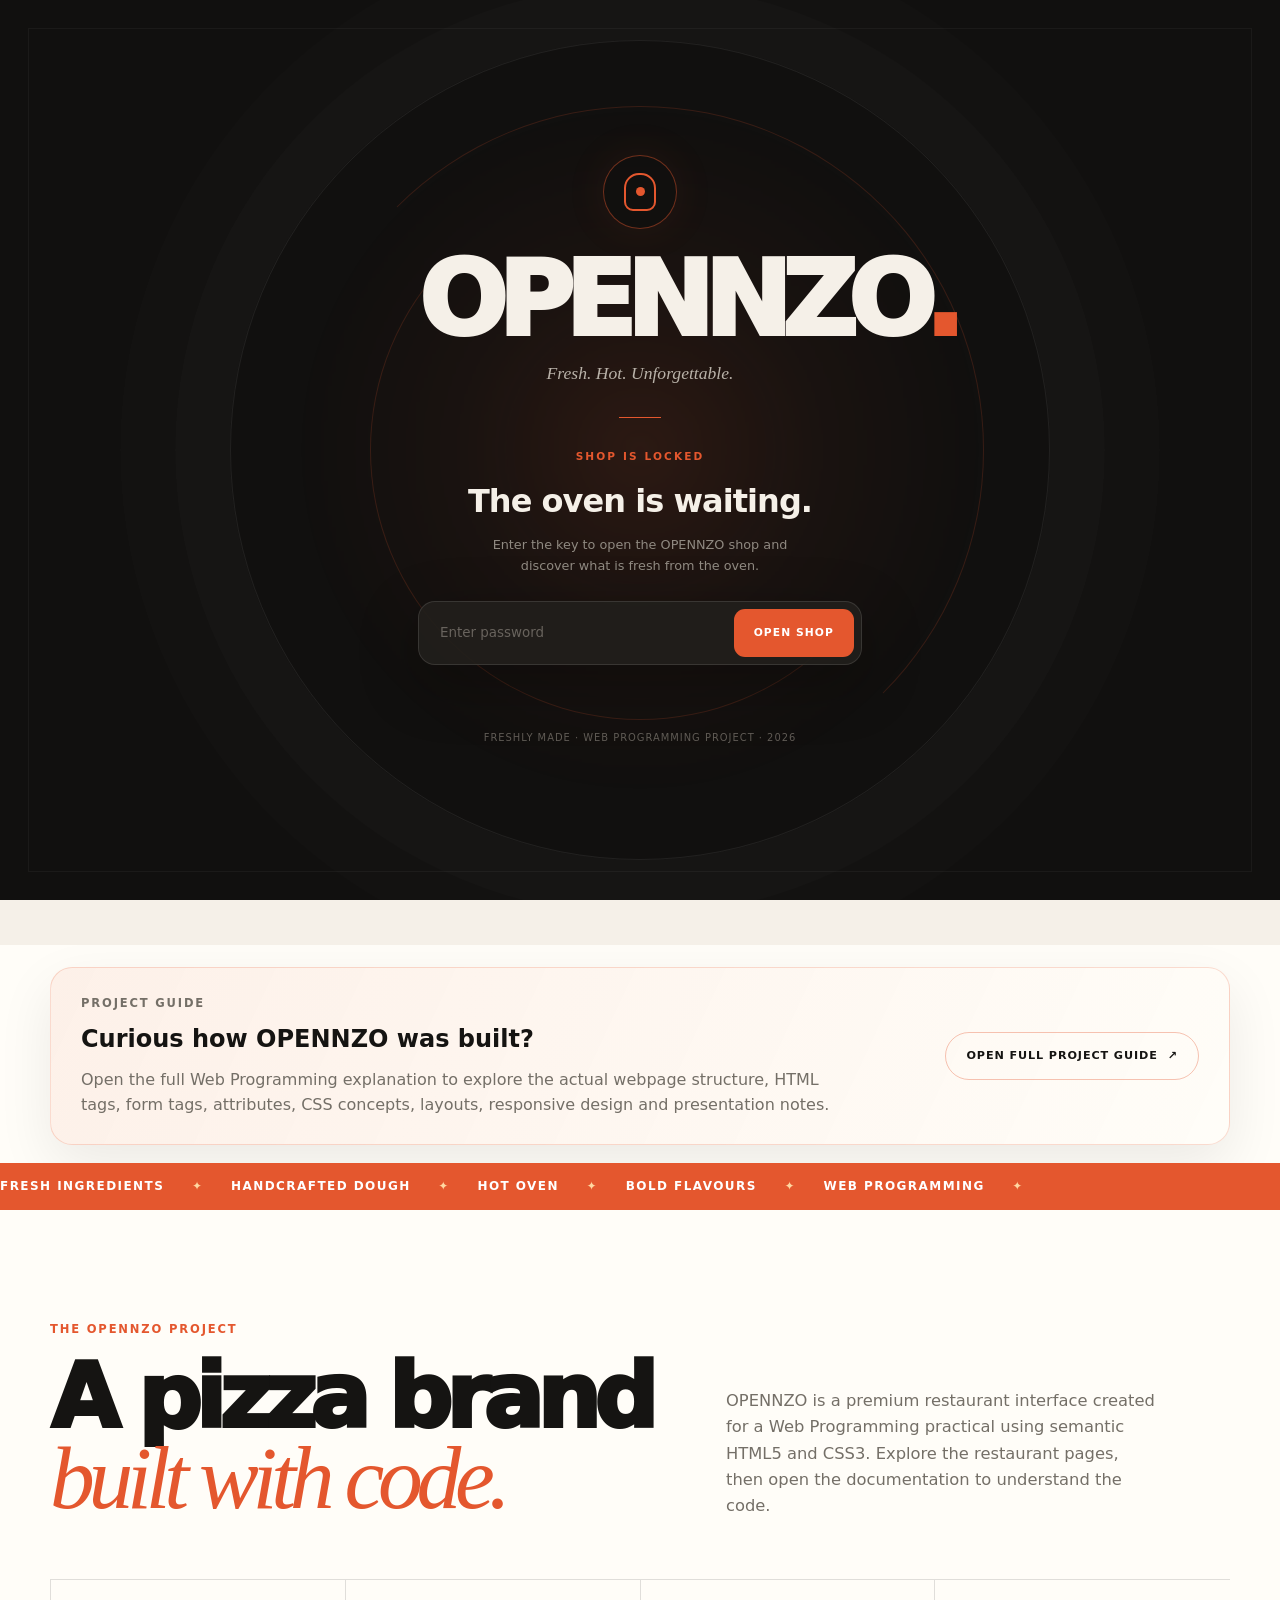
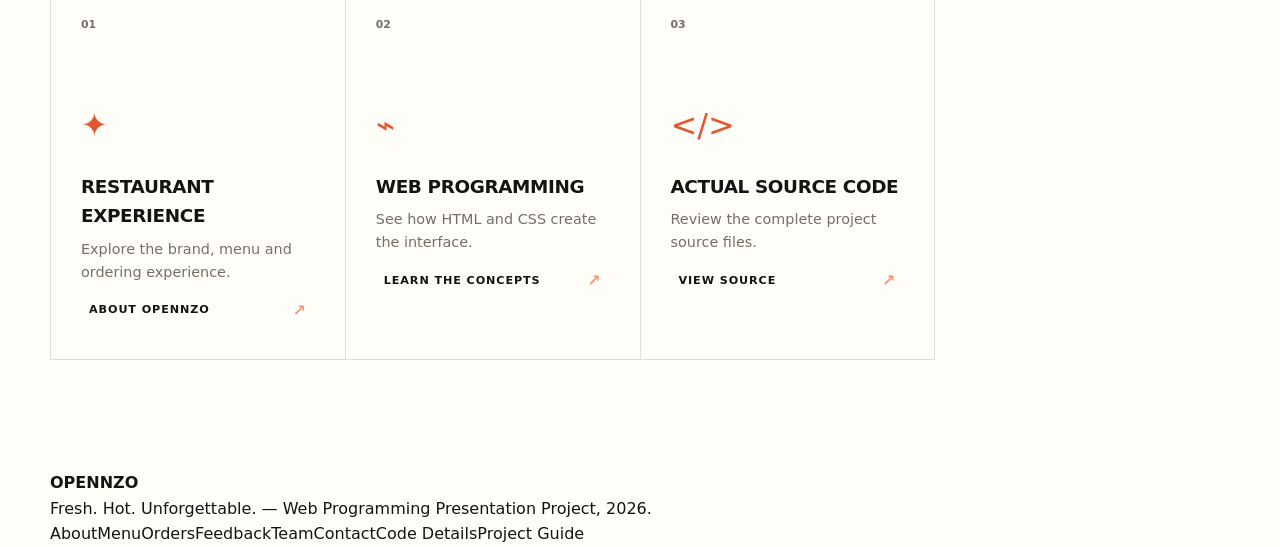
==== commit 89a550ef: "Link homepage project guide to structured page-by-page documentation" ====
--- a/index.html
+++ b/index.html
@@ -17,9 +17,9 @@
 <header class="site-header" id="home"><nav class="nav container" aria-label="Primary navigation"><a class="brand" href="index.html">OPENNZO<span class="brand-dot">.</span></a><input class="nav-toggle" type="checkbox" id="nav-toggle" aria-label="Toggle navigation"><label class="nav-toggle-label" for="nav-toggle"><span></span><span></span><span></span></label><div class="nav-links"><a href="index.html">Home</a><a href="about.html">About</a><a href="menu.html">Menu</a><a href="orders.html">Pizza Orders</a><a href="feedback.html">Feedback</a><a href="team.html">Our Team</a><a href="contact.html">Contact</a><a href="code-details.html">Code Details</a><a href="explanation.html">Explanation</a></div></nav></header>
 <main>
 <section class="hero section-pad"><div class="container hero-grid"><div class="hero-copy"><p class="eyebrow">WEB PROGRAMMING • PRESENTATION EDITION</p><h1>Fresh.<br><em>Hot.</em><br>Unforgettable.</h1><p class="hero-text">Handcrafted pizzas, fresh ingredients and bold flavours — straight from the oven to your table.</p><div class="hero-actions"><a class="btn btn-primary" href="orders.html">Order your pizza <span>↗</span></a><a class="btn btn-secondary" href="menu.html">Explore menu</a></div><div class="hero-note"><span class="pulse-dot"></span><span>HTML5 + CSS3 • Student practical project</span></div></div><div class="hero-visual"><div class="hero-card-back"></div><figure class="hero-pizza"><img src="https://images.unsplash.com/photo-1574071318508-1cdbab80d002?auto=format&fit=crop&w=1100&q=88" alt="Fresh handcrafted pizza with basil and melted cheese"><figcaption><strong>OPENNZO SPECIAL</strong><span>Fresh from the oven</span></figcaption></figure><div class="floating-badge"><strong>01</strong><span>Fresh<br>every time</span></div></div></div></section>
-<section class="hidden-guide" aria-labelledby="guide-title"><div class="container"><div class="hidden-guide-card"><div class="hidden-guide-copy"><p class="eyebrow">PROJECT GUIDE</p><h2 id="guide-title">Curious how OPENNZO was built?</h2><p>Open the full Web Programming explanation to explore the actual webpage structure, HTML tags, form tags, attributes, CSS concepts, layouts, responsive design and presentation notes.</p></div><a class="hidden-guide-btn" href="explanation.html">Open full explanation <span>↗</span></a></div></div></section>
+<section class="hidden-guide" aria-labelledby="guide-title"><div class="container"><div class="hidden-guide-card"><div class="hidden-guide-copy"><p class="eyebrow">PROJECT GUIDE</p><h2 id="guide-title">Curious how OPENNZO was built?</h2><p>Open the full Web Programming explanation to explore the actual webpage structure, HTML tags, form tags, attributes, CSS concepts, layouts, responsive design and presentation notes.</p></div><a class="hidden-guide-btn" href="project-guide.html">Open full project guide <span>↗</span></a></div></div></section>
 <section class="marquee" aria-label="OPENNZO highlights"><div>FRESH INGREDIENTS <span>✦</span> HANDCRAFTED DOUGH <span>✦</span> HOT OVEN <span>✦</span> BOLD FLAVOURS <span>✦</span> WEB PROGRAMMING <span>✦</span></div></section>
-<section class="section-pad"><div class="container"><div class="section-heading split"><div><p class="eyebrow">THE OPENNZO PROJECT</p><h2>A pizza brand<br><em>built with code.</em></h2></div><p>OPENNZO is a premium restaurant interface created for a Web Programming practical using semantic HTML5 and CSS3. Explore the restaurant pages, then open the documentation to understand the code.</p></div><div class="feature-grid"><article class="feature-card"><span class="feature-number">01</span><div class="feature-icon">✦</div><h3>Restaurant Experience</h3><p>Explore the brand, menu and ordering experience.</p><a class="card-link" href="about.html">About OPENNZO <span>↗</span></a></article><article class="feature-card"><span class="feature-number">02</span><div class="feature-icon">⌁</div><h3>Web Programming</h3><p>See how HTML and CSS create the interface.</p><a class="card-link" href="explanation.html">Learn the concepts <span>↗</span></a></article><article class="feature-card"><span class="feature-number">03</span><div class="feature-icon">&lt;/&gt;</div><h3>Actual Source Code</h3><p>Review the complete project source files.</p><a class="card-link" href="code-details.html">View source <span>↗</span></a></article></div></div></section>
-</main><footer class="site-footer"><div class="container"><strong>OPENNZO</strong><p>Fresh. Hot. Unforgettable. — Web Programming Presentation Project, 2026.</p><nav aria-label="Footer navigation"><a href="about.html">About</a><a href="menu.html">Menu</a><a href="orders.html">Orders</a><a href="feedback.html">Feedback</a><a href="team.html">Team</a><a href="contact.html">Contact</a><a href="code-details.html">Code Details</a><a href="explanation.html">Explanation</a></nav></div></footer>
+<section class="section-pad"><div class="container"><div class="section-heading split"><div><p class="eyebrow">THE OPENNZO PROJECT</p><h2>A pizza brand<br><em>built with code.</em></h2></div><p>OPENNZO is a premium restaurant interface created for a Web Programming practical using semantic HTML5 and CSS3. Explore the restaurant pages, then open the documentation to understand the code.</p></div><div class="feature-grid"><article class="feature-card"><span class="feature-number">01</span><div class="feature-icon">✦</div><h3>Restaurant Experience</h3><p>Explore the brand, menu and ordering experience.</p><a class="card-link" href="about.html">About OPENNZO <span>↗</span></a></article><article class="feature-card"><span class="feature-number">02</span><div class="feature-icon">⌁</div><h3>Web Programming</h3><p>See how HTML and CSS create the interface.</p><a class="card-link" href="project-guide.html">Learn the concepts <span>↗</span></a></article><article class="feature-card"><span class="feature-number">03</span><div class="feature-icon">&lt;/&gt;</div><h3>Actual Source Code</h3><p>Review the complete project source files.</p><a class="card-link" href="code-details.html">View source <span>↗</span></a></article></div></div></section>
+</main><footer class="site-footer"><div class="container"><strong>OPENNZO</strong><p>Fresh. Hot. Unforgettable. — Web Programming Presentation Project, 2026.</p><nav aria-label="Footer navigation"><a href="about.html">About</a><a href="menu.html">Menu</a><a href="orders.html">Orders</a><a href="feedback.html">Feedback</a><a href="team.html">Team</a><a href="contact.html">Contact</a><a href="code-details.html">Code Details</a><a href="project-guide.html">Project Guide</a></nav></div></footer>
 <script src="access.js"></script>
 </body></html>
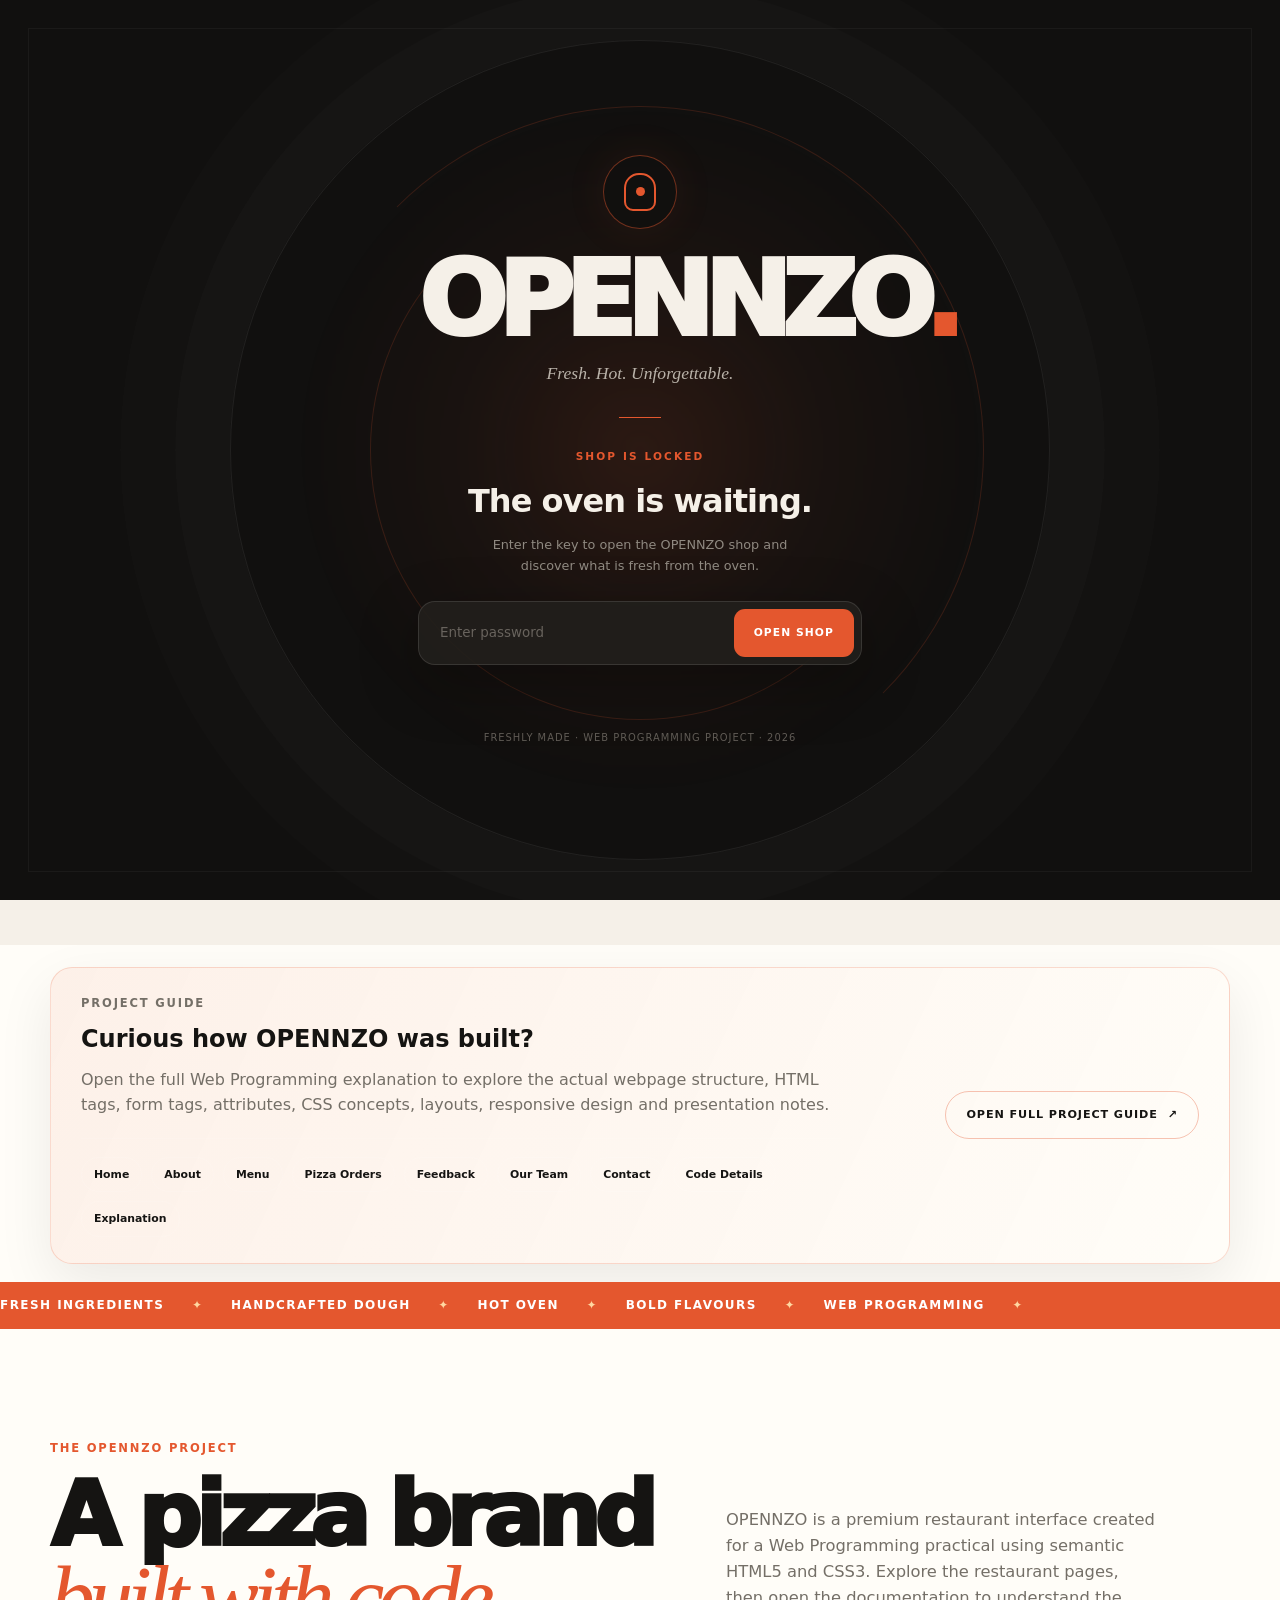
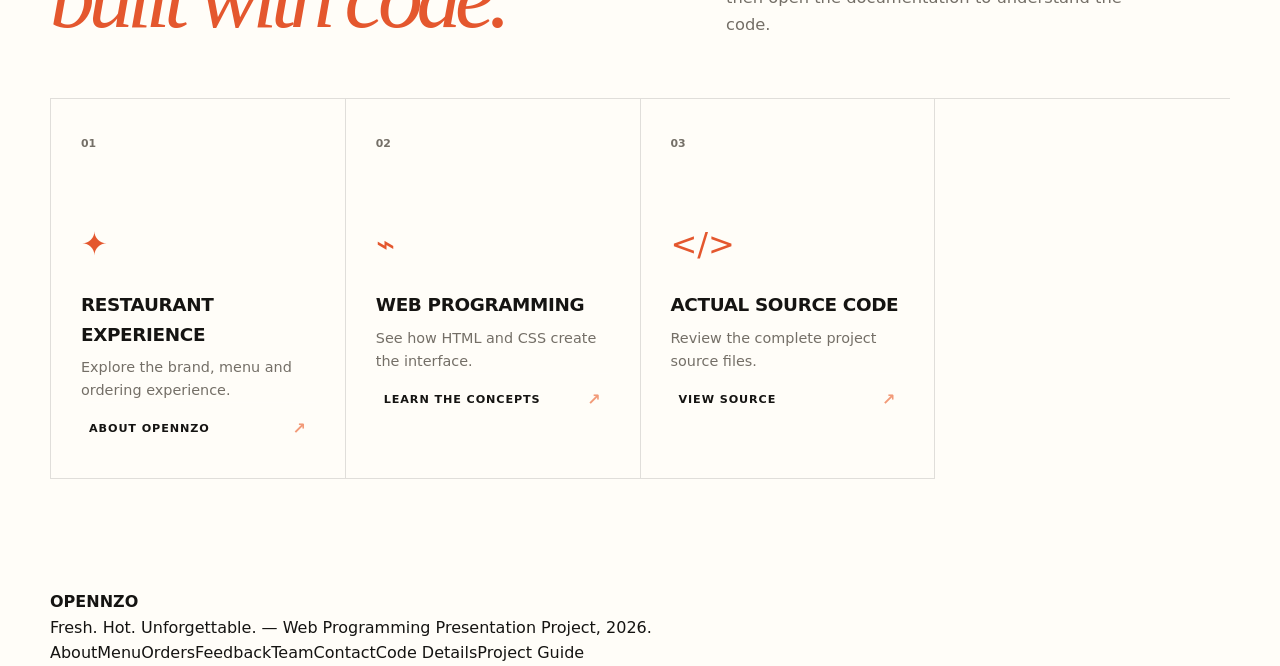
==== commit bbc870c6: "Expand home project guide with page navigation" ====
--- a/index.html
+++ b/index.html
@@ -5,11 +5,12 @@
 <meta name="description" content="OPENNZO — Fresh. Hot. Unforgettable. A premium HTML5 and CSS3 pizza restaurant presentation project.">
 <title>OPENNZO — Fresh. Hot. Unforgettable.</title><link rel="stylesheet" href="style.css">
 <style>
+/* Premium OPENNZO shop entrance */
 #opennzo-lock{position:fixed;inset:0;z-index:9999;display:grid;place-items:center;background:#11100f;color:#f5f0e8;overflow:hidden;isolation:isolate;transition:opacity 1s cubic-bezier(.76,0,.24,1),visibility 1s}.lock-glow{position:absolute;width:min(58vw,720px);height:min(58vw,720px);border-radius:50%;background:radial-gradient(circle,rgba(228,87,46,.13) 0,rgba(228,87,46,.045) 35%,transparent 68%);filter:blur(2px);animation:lockBreath 4s ease-in-out infinite;pointer-events:none}.lock-ring{position:absolute;width:min(72vw,820px);aspect-ratio:1;border:1px solid rgba(255,255,255,.07);border-radius:50%;box-shadow:0 0 0 55px rgba(255,255,255,.012),0 0 0 110px rgba(255,255,255,.008);animation:slowSpin 22s linear infinite}.lock-ring:before,.lock-ring:after{content:"";position:absolute;border-radius:50%;border:1px solid rgba(228,87,46,.18)}.lock-ring:before{inset:8%;border-left-color:transparent;border-bottom-color:transparent}.lock-ring:after{inset:17%;border-right-color:transparent;border-top-color:transparent}.lock-corner{position:absolute;inset:28px;border:1px solid rgba(255,255,255,.045);pointer-events:none}.lock-panel{position:relative;z-index:3;width:min(500px,calc(100% - 36px));text-align:center;padding:48px 28px}.lock-mark{width:74px;height:74px;margin:0 auto 28px;border:1px solid rgba(228,87,46,.45);border-radius:50%;display:grid;place-items:center;position:relative;background:rgba(17,16,15,.7);box-shadow:0 0 45px rgba(228,87,46,.08)}.lock-mark:before{content:"";width:28px;height:34px;border:2px solid #e4572e;border-radius:15px 15px 9px 9px}.lock-mark:after{content:"";position:absolute;width:9px;height:9px;border-radius:50%;background:#e4572e}.lock-brand{font-size:clamp(3.3rem,11vw,6.5rem);font-weight:950;letter-spacing:-.09em;line-height:.84}.lock-brand span{color:#e4572e}.lock-tagline{margin-top:15px;color:#b9b2a9;font-family:Georgia,serif;font-size:1.1rem;font-style:italic}.lock-line{width:42px;height:1px;background:#e4572e;margin:30px auto}.lock-status{font-size:.66rem;font-weight:900;letter-spacing:.2em;text-transform:uppercase;color:#e4572e}.lock-title{font-size:clamp(1.5rem,4vw,2rem);margin:11px 0 8px;letter-spacing:-.03em}.lock-subtitle{margin:0 auto 25px;color:#8f8981;font-size:.8rem;max-width:330px;line-height:1.6}.lock-form{display:flex;gap:8px;padding:7px;background:rgba(34,32,28,.9);border:1px solid rgba(255,255,255,.11);border-radius:17px;box-shadow:0 18px 60px rgba(0,0,0,.3)}.lock-form:focus-within{border-color:rgba(228,87,46,.6);box-shadow:0 18px 60px rgba(0,0,0,.35),0 0 0 4px rgba(228,87,46,.06)}.lock-form input{min-width:0;flex:1;border:0;outline:0;background:transparent;color:#fff;padding:13px 14px;font:inherit;font-size:.84rem}.lock-form input::placeholder{color:#68635d}.lock-form button{border:0;border-radius:11px;background:#e4572e;color:#fff;padding:13px 20px;font-size:.67rem;font-weight:900;letter-spacing:.1em;text-transform:uppercase;cursor:pointer;transition:transform .2s ease,background .2s ease,box-shadow .2s ease}.lock-form button:hover{transform:translateY(-2px);background:#f06a42;box-shadow:0 9px 25px rgba(228,87,46,.2)}.lock-form button:focus-visible{outline:2px solid #f5f0e8;outline-offset:3px}.lock-message{min-height:25px;margin:13px 0 0;color:#a9a39b;font-size:.73rem;transition:opacity .25s}.lock-message.bad{color:#e7b44a}.lock-message.good{color:#e4572e}.lock-footer{margin-top:27px;color:#605b55;font-size:.62rem;letter-spacing:.1em;text-transform:uppercase}.lock-shake .lock-panel{animation:lockShake .42s ease}.shop-opening .lock-panel{animation:shopWelcome .8s cubic-bezier(.76,0,.24,1) forwards}.shop-opening .lock-ring{animation:ovenOpen 1.15s cubic-bezier(.76,0,.24,1) forwards}.shop-opened{opacity:0;visibility:hidden}.shop-opened .lock-glow{animation:glowExit .9s ease forwards}.shop-opened .lock-ring{animation:ringOut .95s ease forwards}@keyframes lockBreath{50%{transform:scale(1.08);opacity:.75}}@keyframes slowSpin{to{transform:rotate(360deg)}}@keyframes ovenOpen{to{transform:scale(2.1);opacity:0}}@keyframes ringOut{to{transform:scale(2.5);opacity:0}}@keyframes glowExit{to{transform:scale(1.7);opacity:0}}@keyframes shopWelcome{0%{transform:scale(1);opacity:1}55%{transform:scale(1.015);opacity:1}100%{transform:scale(1.045);opacity:0}}@keyframes lockShake{0%,100%{transform:translateX(0)}20%{transform:translateX(-9px)}40%{transform:translateX(8px)}60%{transform:translateX(-6px)}80%{transform:translateX(4px)}}
-@media(max-width:560px){.lock-corner{inset:16px}.lock-panel{padding:34px 18px}.lock-mark{width:62px;height:62px;margin-bottom:23px}.lock-form{flex-direction:column;border-radius:15px;padding:8px}.lock-form button{width:100%}.lock-title{margin-top:10px}.lock-ring{width:105vw}}
-@media(prefers-reduced-motion:reduce){#opennzo-lock *{animation:none!important;transition:none!important}}
-.hidden-guide{padding:22px 0 18px}.hidden-guide-card{display:flex;align-items:center;justify-content:space-between;gap:28px;padding:26px 30px;border:1px solid rgba(228,87,46,.2);border-radius:22px;background:linear-gradient(115deg,rgba(228,87,46,.075),rgba(255,255,255,.018));box-shadow:0 20px 55px rgba(0,0,0,.08)}.hidden-guide-copy{max-width:760px}.hidden-guide-copy .eyebrow{margin-bottom:8px}.hidden-guide-copy h2{margin:0 0 8px}.hidden-guide-copy p{margin:0;color:var(--muted)}.hidden-guide-btn{flex:0 0 auto;display:inline-flex;align-items:center;gap:10px;padding:14px 20px;border:1px solid rgba(228,87,46,.35);border-radius:999px;color:inherit;text-decoration:none;font-size:.7rem;font-weight:900;letter-spacing:.08em;text-transform:uppercase;transition:.25s ease}.hidden-guide-btn:hover{transform:translateY(-3px);border-color:var(--accent);color:var(--accent);box-shadow:0 12px 30px rgba(228,87,46,.1)}
-@media(max-width:700px){.hidden-guide-card{align-items:flex-start;flex-direction:column;padding:22px}.hidden-guide-btn{width:100%;justify-content:center}}
+@media(max-width:560px){.lock-corner{inset:16px}.lock-panel{padding:34px 18px}.lock-mark{width:62px;height:62px;margin-bottom:23px}.lock-form{flex-direction:column;border-radius:15px;padding:8px}.lock-form button{width:100%}.lock-title{margin-top:10px}.lock-ring{width:105vw}}@media(prefers-reduced-motion:reduce){#opennzo-lock *{animation:none!important;transition:none!important}}
+/* Project guide entry */
+.hidden-guide{padding:22px 0 18px}.hidden-guide-card{display:flex;align-items:center;justify-content:space-between;gap:28px;padding:26px 30px;border:1px solid rgba(228,87,46,.2);border-radius:22px;background:linear-gradient(115deg,rgba(228,87,46,.075),rgba(255,255,255,.018));box-shadow:0 20px 55px rgba(0,0,0,.08)}.hidden-guide-copy{max-width:760px}.hidden-guide-copy .eyebrow{margin-bottom:8px}.hidden-guide-copy h2{margin:0 0 8px}.hidden-guide-copy p{margin:0;color:var(--muted)}.hidden-guide-btn{flex:0 0 auto;display:inline-flex;align-items:center;gap:10px;padding:14px 20px;border:1px solid rgba(228,87,46,.35);border-radius:999px;color:inherit;text-decoration:none;font-size:.7rem;font-weight:900;letter-spacing:.08em;text-transform:uppercase;transition:.25s ease}.hidden-guide-btn:hover{transform:translateY(-3px);border-color:var(--accent);color:var(--accent);box-shadow:0 12px 30px rgba(228,87,46,.1)}.guide-page-links{display:flex;flex-wrap:wrap;gap:9px;margin-top:20px;padding-top:18px;border-top:1px solid rgba(255,255,255,.08)}.guide-page-links a{color:inherit;text-decoration:none;font-size:.68rem;font-weight:800;padding:8px 12px;border:1px solid rgba(255,255,255,.1);border-radius:999px;transition:.2s ease}.guide-page-links a:hover{border-color:var(--accent);color:var(--accent);transform:translateY(-1px)}
+@media(max-width:700px){.hidden-guide-card{align-items:flex-start;flex-direction:column;padding:22px}.hidden-guide-btn{width:100%;justify-content:center}.guide-page-links{gap:7px}.guide-page-links a{font-size:.64rem}}
 </style>
 </head>
 <body>
@@ -17,7 +18,7 @@
 <header class="site-header" id="home"><nav class="nav container" aria-label="Primary navigation"><a class="brand" href="index.html">OPENNZO<span class="brand-dot">.</span></a><input class="nav-toggle" type="checkbox" id="nav-toggle" aria-label="Toggle navigation"><label class="nav-toggle-label" for="nav-toggle"><span></span><span></span><span></span></label><div class="nav-links"><a href="index.html">Home</a><a href="about.html">About</a><a href="menu.html">Menu</a><a href="orders.html">Pizza Orders</a><a href="feedback.html">Feedback</a><a href="team.html">Our Team</a><a href="contact.html">Contact</a><a href="code-details.html">Code Details</a><a href="explanation.html">Explanation</a></div></nav></header>
 <main>
 <section class="hero section-pad"><div class="container hero-grid"><div class="hero-copy"><p class="eyebrow">WEB PROGRAMMING • PRESENTATION EDITION</p><h1>Fresh.<br><em>Hot.</em><br>Unforgettable.</h1><p class="hero-text">Handcrafted pizzas, fresh ingredients and bold flavours — straight from the oven to your table.</p><div class="hero-actions"><a class="btn btn-primary" href="orders.html">Order your pizza <span>↗</span></a><a class="btn btn-secondary" href="menu.html">Explore menu</a></div><div class="hero-note"><span class="pulse-dot"></span><span>HTML5 + CSS3 • Student practical project</span></div></div><div class="hero-visual"><div class="hero-card-back"></div><figure class="hero-pizza"><img src="https://images.unsplash.com/photo-1574071318508-1cdbab80d002?auto=format&fit=crop&w=1100&q=88" alt="Fresh handcrafted pizza with basil and melted cheese"><figcaption><strong>OPENNZO SPECIAL</strong><span>Fresh from the oven</span></figcaption></figure><div class="floating-badge"><strong>01</strong><span>Fresh<br>every time</span></div></div></div></section>
-<section class="hidden-guide" aria-labelledby="guide-title"><div class="container"><div class="hidden-guide-card"><div class="hidden-guide-copy"><p class="eyebrow">PROJECT GUIDE</p><h2 id="guide-title">Curious how OPENNZO was built?</h2><p>Open the full Web Programming explanation to explore the actual webpage structure, HTML tags, form tags, attributes, CSS concepts, layouts, responsive design and presentation notes.</p></div><a class="hidden-guide-btn" href="project-guide.html">Open full project guide <span>↗</span></a></div></div></section>
+<section class="hidden-guide" aria-labelledby="guide-title"><div class="container"><div class="hidden-guide-card"><div class="hidden-guide-copy"><p class="eyebrow">PROJECT GUIDE</p><h2 id="guide-title">Curious how OPENNZO was built?</h2><p>Open the full Web Programming explanation to explore the actual webpage structure, HTML tags, form tags, attributes, CSS concepts, layouts, responsive design and presentation notes.</p><div class="guide-page-links" aria-label="OPENNZO page navigation"><a href="index.html">Home</a><a href="about.html">About</a><a href="menu.html">Menu</a><a href="orders.html">Pizza Orders</a><a href="feedback.html">Feedback</a><a href="team.html">Our Team</a><a href="contact.html">Contact</a><a href="code-details.html">Code Details</a><a href="explanation.html">Explanation</a></div></div><a class="hidden-guide-btn" href="project-guide.html">Open full project guide <span>↗</span></a></div></div></section>
 <section class="marquee" aria-label="OPENNZO highlights"><div>FRESH INGREDIENTS <span>✦</span> HANDCRAFTED DOUGH <span>✦</span> HOT OVEN <span>✦</span> BOLD FLAVOURS <span>✦</span> WEB PROGRAMMING <span>✦</span></div></section>
 <section class="section-pad"><div class="container"><div class="section-heading split"><div><p class="eyebrow">THE OPENNZO PROJECT</p><h2>A pizza brand<br><em>built with code.</em></h2></div><p>OPENNZO is a premium restaurant interface created for a Web Programming practical using semantic HTML5 and CSS3. Explore the restaurant pages, then open the documentation to understand the code.</p></div><div class="feature-grid"><article class="feature-card"><span class="feature-number">01</span><div class="feature-icon">✦</div><h3>Restaurant Experience</h3><p>Explore the brand, menu and ordering experience.</p><a class="card-link" href="about.html">About OPENNZO <span>↗</span></a></article><article class="feature-card"><span class="feature-number">02</span><div class="feature-icon">⌁</div><h3>Web Programming</h3><p>See how HTML and CSS create the interface.</p><a class="card-link" href="project-guide.html">Learn the concepts <span>↗</span></a></article><article class="feature-card"><span class="feature-number">03</span><div class="feature-icon">&lt;/&gt;</div><h3>Actual Source Code</h3><p>Review the complete project source files.</p><a class="card-link" href="code-details.html">View source <span>↗</span></a></article></div></div></section>
 </main><footer class="site-footer"><div class="container"><strong>OPENNZO</strong><p>Fresh. Hot. Unforgettable. — Web Programming Presentation Project, 2026.</p><nav aria-label="Footer navigation"><a href="about.html">About</a><a href="menu.html">Menu</a><a href="orders.html">Orders</a><a href="feedback.html">Feedback</a><a href="team.html">Team</a><a href="contact.html">Contact</a><a href="code-details.html">Code Details</a><a href="project-guide.html">Project Guide</a></nav></div></footer>
